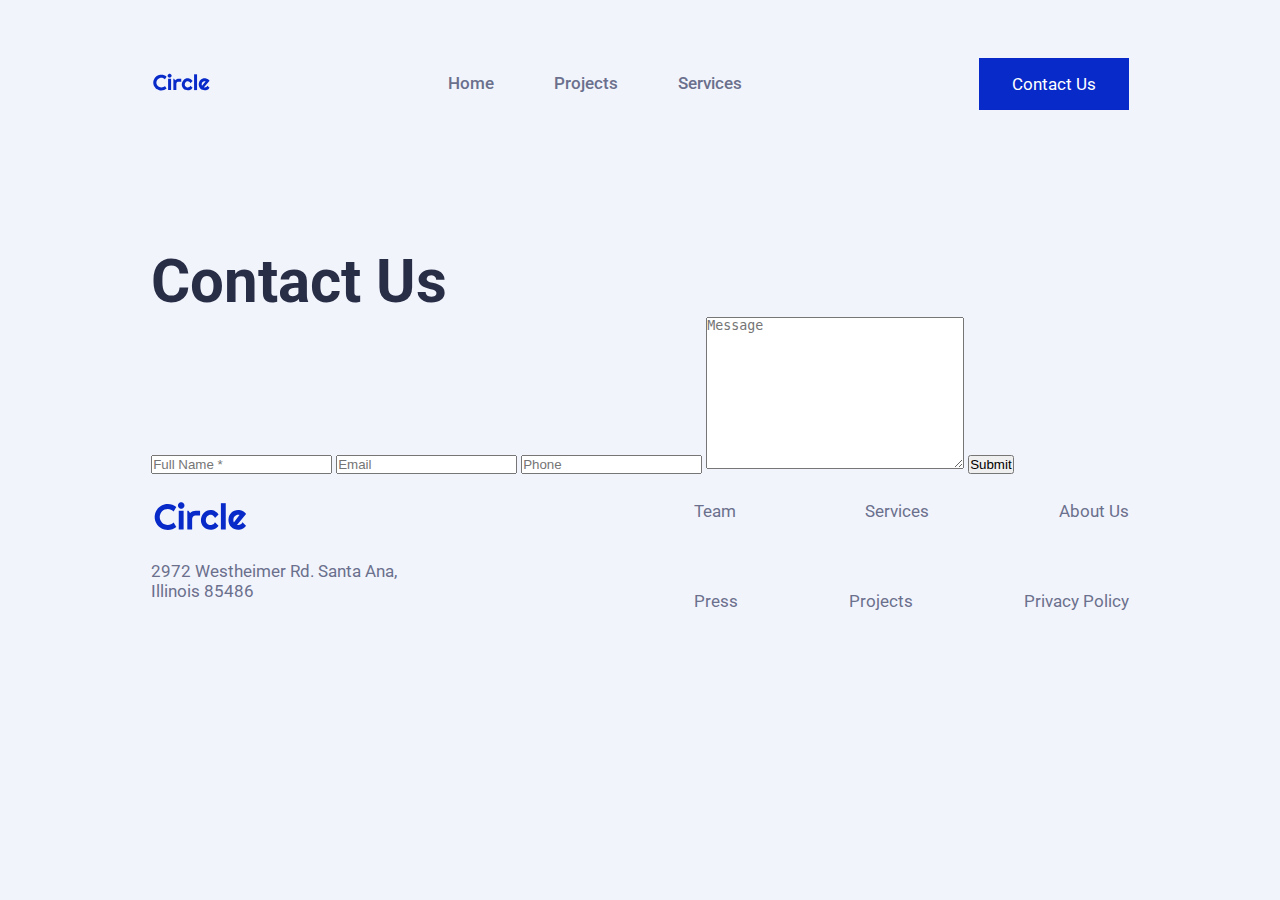
==== pages/contact.html @ 0c24d3cf "initial html for the contact page" ====
<!DOCTYPE html>
<html lang="en">
    <head>
        <meta charset="UTF-8">
        <meta name="viewport" content="width=device-width, initial-scale=1.0">
        <title>Document</title>
        <link rel="stylesheet" href="contact.css">
        <link rel="stylesheet" href="./styles/_colors.css">
        <link rel="stylesheet" href="./styles/_fonts.css">
        <script src="./styles/index.js" defer></script>
    </head>
    <body>
        <header>
            <nav class = "logo">
                <img src="../projectAssets/logos/circle.svg" alt="Logo-circle">
            </nav>
            <nav class = "menu">
                <ul>
                    <li><a href="#">Home</a></li>
                    <li><a href="#">Projects</a></li>
                    <li><a href="#">Services</a></li>
                </ul>
            </nav>
            <div class="hamburger-menu" id="hamburgerMenu">
                <span></span>
                <span></span>
                <span></span>
              </div>
            <button class="contact-button">Contact Us</button>
        </header>
        <section class="contact">
            <h1>Contact Us</h1>
            <form action="">
                <input type="text" placeholder="Full Name *">
                <input type="email" placeholder="Email">
                <input type="number" placeholder="Phone">
                <textarea name="" id="" cols="30" rows="10" placeholder="Message"></textarea>
                <button>Submit</button>
            </form>
        </section>
        <footer class="footer">
            <div class="leftside">
                <img src="../projectAssets/logos/circle.svg" alt="Logo-circle">
                <p>2972 Westheimer Rd. Santa Ana, <br>Illinois 85486</p>
            </div>
            <div class="rightside">
                <ul>
                    <li><a href="#">Team</a></li>
                    <li><a href="#">Services</a></li>
                    <li><a href="#">About Us</a></li>
                    <li><a href="#">Press</a></li>
                    <li><a href="#">Projects</a></li>
                    <li><a href="#">Privacy Policy</a></li>
                </ul>
            </div>
        </footer>
        <script src="contact.js"></script>
    </body>
</html>
---- pages/contact.css ----
/* Margins and pagging reset*/
* {
    margin: 0px;
    padding: 0px;
    box-sizing: border-box;
  }

/* Mobile first */
body {
    background-color: var(--color-background);
    margin: 0px;
    padding: 0px;
  }

  /* Letter types */
  h1 {
    font-family: var(--font-roboto);
    font-weight: var(--font-weight-bold);
    font-size: 24px;
    color: var(--color-titles);
  }
  
  h2 {
    font-family: var(--font-roboto);
    font-weight: var(--font-weight-bold);
    font-size: 20px;
    color: var(--color-titles);
  }
  
  h3 {
    font-family: var(--font-roboto);
    font-weight: var(--font-weight-bold);
    font-size: 18px;
    color: var(--color-titles);
  }
  
  h4 {
    font-family: var(--font-roboto);
    font-weight: var(--font-weight-bold);
    font-size: 16px;
    color: var(--color-titles);
  }

  p {
    font-family: var(--font-roboto);
    font-weight: var(--font-weight-regular);
    font-size: 12px;
    color: var(--color-texts);
  }

  a {
    color: var(--color-bottons);
    font-weight: var(--font-weight-regular);
    font-size: 10px;
    font-family: var(--font-roboto);
  }

/* HEADER*/
header {
    display: flex;
    justify-content: space-between;
    align-items: center;
    padding: 3.61vw 11.81vw 0px 11.81vw; /* 170px / 1440px * 100 */
  }
  
  header .logo {
    width: auto; /* 120 px? Ajusta al tamaño que tenga el logo */
  }
  
  header .menu {
    display: none; /* Oculta el menú en móviles, usaremos un icono de hamburguesa */
  }

  header .menu ul {
    list-style: none;
    padding: 0px;
  }
  
  header .menu ul li {
    margin: 15px 0;
  }
  
  header .menu ul li a {
    text-decoration: none;
  }

  header .menu.active {
    display:block;
  }

  header .contact-button {
    display: none;
  }
  /* Estilos del icono de hamburguesa */
  /* Icono de hamburguesa con tres líneas */
.hamburger-menu {
    display: flex;
    flex-direction: column;
    justify-content: space-around;
    width: 30px;
    height: 25px;
    cursor: pointer;
  }
  
  .hamburger-menu span {
    width: 100%;
    height: 4px;
    background-color: #333; /* Color de las barras */
    border-radius: 5px; /* Esquinas redondeadas para un mejor estilo */
  }

/* CONTACT US */
.contact {
    margin: 9.72vw 0px 0px 0px; /* 140px / 1440px * 100 */
    padding: 0px 11.81vw; /* 170px / 1440px * 100 */
}





 /* FOOTER */
 .footer {
    padding: 10px 10px;
    display: flex;
    justify-content: space-between;
    flex-direction: column;
    align-items: flex-start;
  }
  
  .rightside ul {
    display: flex;
    flex-direction: row;
    flex-wrap: wrap;
    justify-content: flex-start;
    gap: 4px;
    align-items: center;
    li {
      list-style: none;
      height: 15px;
      a {
        text-decoration: none;
        color: var(--color-texts)
      }
  }}
  
  .leftside p {
    font-size: 12px;
    font-style: normal; 
  }


  /* Desktops */

  @media (min-width: 100px) {

    body {
      width: 100vw;
    }
    h1 {
      font-family: var(--font-roboto);
      font-weight: var(--font-weight-bold);
      font-size: var(--h1-font-size);
    }
    
    h2 {
      font-family: var(--font-roboto);
      font-weight: var(--font-weight-bold);
      font-size: var(--h2-font-size);
    }
    
    h3 {
      font-family: var(--font-roboto);
      font-weight: var(--font-weight-bold);
      font-size: var(--h3-font-size);
    }
    
    h4 {
      font-family: var(--font-roboto);
      font-weight: var(--font-weight-bold);
      font-size: var(--h4-font-size);
    }
  
    p {
      font-family: var(--font-roboto);
      font-weight: var(--font-weight-regular);
      font-size: var(--body-hero-font-size);
    }
  
    a {
      color: var(--color-bottons);
      font-weight: var(--font-weight-regular);
      font-size: var(--headline-text-font-size);
      font-family: var(--font-roboto);
    }
  
     
      header {
        height: 122px;
        width: 100vw;
        display: flex;
        justify-content: space-between;
        align-self: center;
        padding: 3.61vw 11.81vw 0px 11.81vw; /* 52px 170px / 1440px * 100 */
        position: relative;
      }
      
      header .logo {
        /* position: absolute;
        left: 11.81vw;  
        top: 86.91px; */
        img {
          width: 60.53px;
          height: 18.46px; 
        }
      }
      
      header .menu {
        display: flex;
        flex-direction: row;
        justify-content: center;
        flex: 2;
      }
  
  
      header .hamburger-menu {
        display: none;
      }
  
      header .menu ul {
        display: flex;
        flex-direction: row;
        gap: 60px;
        width: 295px;
      }
  
      header .menu ul li {
        margin: 0;
        align-self: center;
        height: 22px;
        
       }
  
      header .menu ul li a {
        color: var(--color-texts);
        font-weight: var(--font-weight-medium);
        height: 22px;
      } 
    
      header .contact-button {
        display: flex;
        width: 150px;
        height: 52px;
        border-radius: 0%;
        justify-content: center;
        align-items: center;
        /* position: absolute;
        right: 170.65px;
        top: 70px; */
        font-weight: var(--font-weight-regular);
        font-size: var(--headline-text-font-size);
        font-family: var(--font-roboto);
        background-color: var(--color-bottons);
        color: var(--color-rectangle-service);
        border: none;
      }



       /* FOOTER */
  .footer {
    padding: 2.08vw 11.81vw 6.94vw; /* 30px 170px 100px / 1440px */
    display: flex;
    justify-content: space-between;
    flex-direction: row;
    align-items: flex-start;
    height: 16.80vw; /* 242px / 1440px * 100 */
  }
  
  
  
  .rightside ul {
    display: flex;
    flex-direction: row;
    justify-content: space-between;
    flex-wrap: wrap;
    width: 435px;
    gap:75px;
    align-items: flex-start;
    li {
      list-style: none;
      height: 15px;
      a {
        text-decoration: none;
        color: var(--color-texts)
      }
  }}
  
  .leftside {
    display: flex;
    flex-direction: column;
    justify-content: flex-start;
    align-items: flex-start;
    gap: 30px;
  }
  
  .leftside p {
    font-size: var(--headline-text-font-size);
    font-style: normal; 
  }
   .leftside img {
    width: 98.38px;
    height: 30px;
  }
}
---- pages/styles/_colors.css ----
/*
Colors:

Accent: 43D2FF
Primary/Default: 072AC8
Primary/Hover: A2D6F9
Primary/tapped: D1EDFF
Neutral-dark: 292E47
Neutral-medium: 6B708D
Neutral-light: F2F4FC
Neutral-lightBlue: ECF7FF
Secondary/1: FFC6DD

In the following way you can call the colors in your CSS file: 
And also in the html file with: background-color: var(--color-primary-default);
*/
:root {
    --color-accent: #43D2FF;
    --color-bottons: #072AC8;
    --color-client1: #A2D6F9;
    --color-primary-tapped: #D1EDFF;
    --color-neutral-dark: #292E47;
    --color-neutral-medium: #6B708D;
    --color-background: #F2F4FC;
    --color-neutral-lightBlue: #ECF7FF;
    --color-yellow-questions: #FFC600;
    --color-secondary-1: #FFC6DD;
    --color-titles: #292E47;
    --color-texts: #6B708D;
    --color-text-white: #F4F6FC;
    --color-rectangle-service: #FFFFFF;
    --color-botton-letters-dark: #6B708D;
}
---- pages/styles/_fonts.css ----
/* fonts: 
h1: roboto Bold 60 
h2: roboto Bold 50
h3: roboto Bold 40
h4: roboto Bold 24

body-intro: roboto Medium 22
body-intro 2: Roboto Regular 20

headline-text: roboto Regular 17
Headline-text 2; roboto medium 17
caption 1 : roboto Regular 15
caption 2: roboto Medium 13
*/

/* variables.css */
@import url('https://fonts.googleapis.com/css2?family=Roboto:wght@400;500;700&display=swap');

:root {
  --font-roboto: 'Roboto', sans-serif;
  --font-weight-bold: 700;
  --font-weight-medium: 500;
  --font-weight-regular: 400;

  --h1-font-size: 3.75rem;
  --h2-font-size: 3.125rem;
  --h3-font-size: 2.5rem;
  --h4-font-size: 1.5rem; /* 24px */
  --body-intro-font-size: 1.375rem; /* 22px */
  --body-hero-font-size: 1.25rem; /* 20px */
  --headline-text-font-size: 1.0625rem; /* 17px */
  --caption-1-font-size: 0.9375rem; /* 15px */
  --caption-2-font-size: 0.8125rem; /* 13px */
}

/* h1 {
  font-family: var(--font-roboto);
  font-weight: var(--font-weight-bold);
  font-size: var(--h1-font-size);
}

h2 {
  font-family: var(--font-roboto);
  font-weight: var(--font-weight-bold);
  font-size: var(--h2-font-size);
}

h3 {
  font-family: var(--font-roboto);
  font-weight: var(--font-weight-bold);
  font-size: var(--h3-font-size);
}

h4 {
  font-family: var(--font-roboto);
  font-weight: var(--font-weight-bold);
  font-size: var(--h4-font-size);
}

.body-intro {
  font-family: var(--font-roboto);
  font-weight: var(--font-weight-medium);
  font-size: var(--body-intro-font-size);
}

.body-intro-2 {
  font-family: var(--font-roboto);
  font-weight: var(--font-weight-regular);
  font-size: var(--body-intro-2-font-size);
}

.headline-text {
  font-family: var(--font-roboto);
  font-weight: var(--font-weight-regular);
  font-size: var(--headline-text-font-size);
}

.headline-text-2 {
  font-family: var(--font-roboto);
  font-weight: var(--font-weight-medium);
  font-size: var(--headline-text-font-size);
}

.caption-1 {
  font-family: var(--font-roboto);
  font-weight: var(--font-weight-regular);
  font-size: var(--caption-1-font-size);
}

.caption-2 {
  font-family: var(--font-roboto);
  font-weight: var(--font-weight-medium);
  font-size: var(--caption-2-font-size);
} */
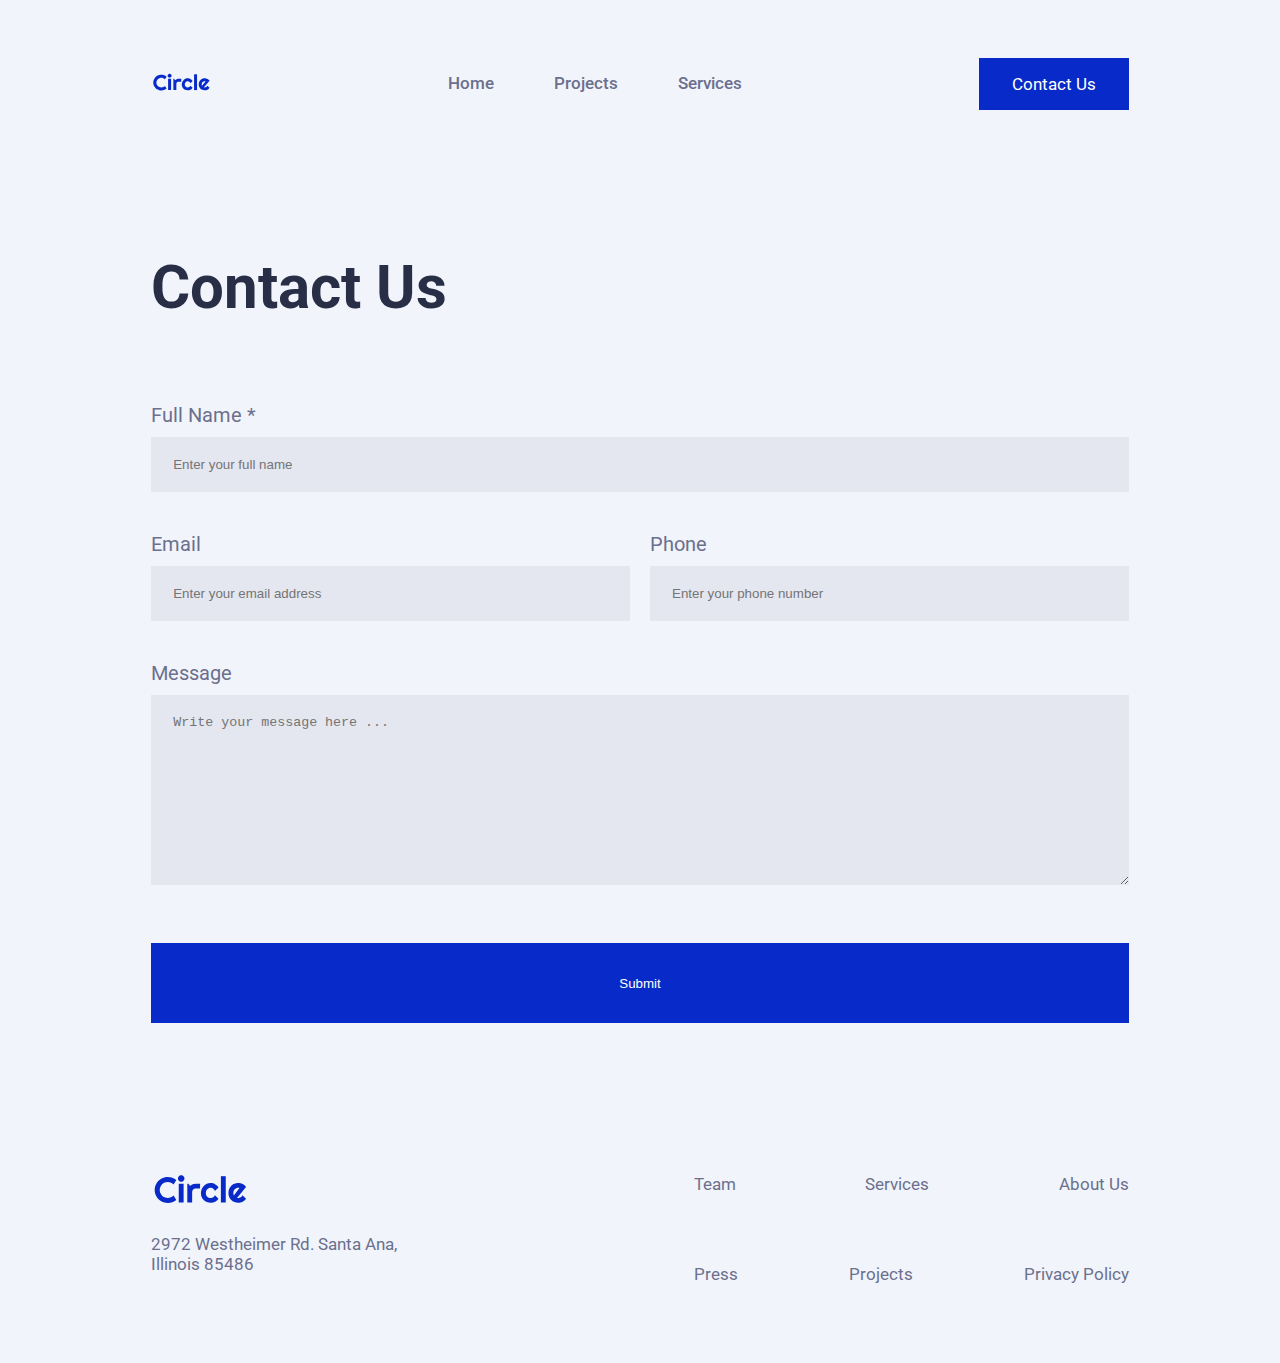
==== commit 6cd1ea84: "contactPage done" ====
--- a/pages/contact.html
+++ b/pages/contact.html
@@ -31,10 +31,20 @@
         <section class="contact">
             <h1>Contact Us</h1>
             <form action="">
-                <input type="text" placeholder="Full Name *">
-                <input type="email" placeholder="Email">
-                <input type="number" placeholder="Phone">
-                <textarea name="" id="" cols="30" rows="10" placeholder="Message"></textarea>
+                <p>Full Name *</p>
+                <input type="text" placeholder="Enter your full name">
+                <div class="row">
+                    <div class="field">
+                        <p>Email</p>
+                        <input type="email" placeholder="Enter your email address">
+                    </div>
+                    <div class="field">
+                        <p>Phone</p>
+                        <input type="number" placeholder="Enter your phone number">
+                    </div>
+                </div>
+                <p>Message</p>
+                <textarea name="" id="" cols="30" rows="10" placeholder="Write your message here ..."></textarea><br>
                 <button>Submit</button>
             </form>
         </section>
--- a/pages/contact.css
+++ b/pages/contact.css
@@ -111,12 +111,51 @@
 
 /* CONTACT US */
 .contact {
-    margin: 9.72vw 0px 0px 0px; /* 140px / 1440px * 100 */
+    margin: 9.72vw 0px 9.72vw 0px; /* 140px / 1440px * 100 */
     padding: 0px 11.81vw; /* 170px / 1440px * 100 */
 }
 
-
-
+.contact h1 {
+  margin: 0px 0px 0px 0px; /* 30px / 1440px * 100 */
+  padding: 6px 0px 80px 0px;
+}
+
+.contact p {
+  color: var(--color-texts);
+  font-size: var(--body-hero-font-size);
+}
+
+form input, form textarea {
+  width: 100%;
+  display: flex;
+  flex-direction: column;
+  gap: 10px;
+  border:none;
+  background-color: #6B708D1A;
+  padding: 20px 22px;
+  margin: 10px 0px 40px 0px;
+}
+
+.contact form .row {
+  display: flex;
+  gap: 20px; /* Adds space between the two fields */
+}
+
+.contact form .field {
+  flex: 1; /* Ensures both fields take up equal width */
+}
+
+button {
+    background-color: var(--color-bottons); /* Ajusta el color principal del botón */
+    color: var(--color-rectangle-service);
+    border: none;
+    border-radius: 0px;
+    height: 80px;
+    width: 100%; /* Los botones ocupan todo el ancho en móviles */
+}
+button:hover {
+  background-color: #072AC89A; /* Optional: Darker green hover effect */
+}
 
 
  /* FOOTER */
@@ -265,6 +304,9 @@
         border: none;
       }
 
+      header .contact-button:hover {
+        background-color: #072AC89A;
+      }
 
 
        /* FOOTER */
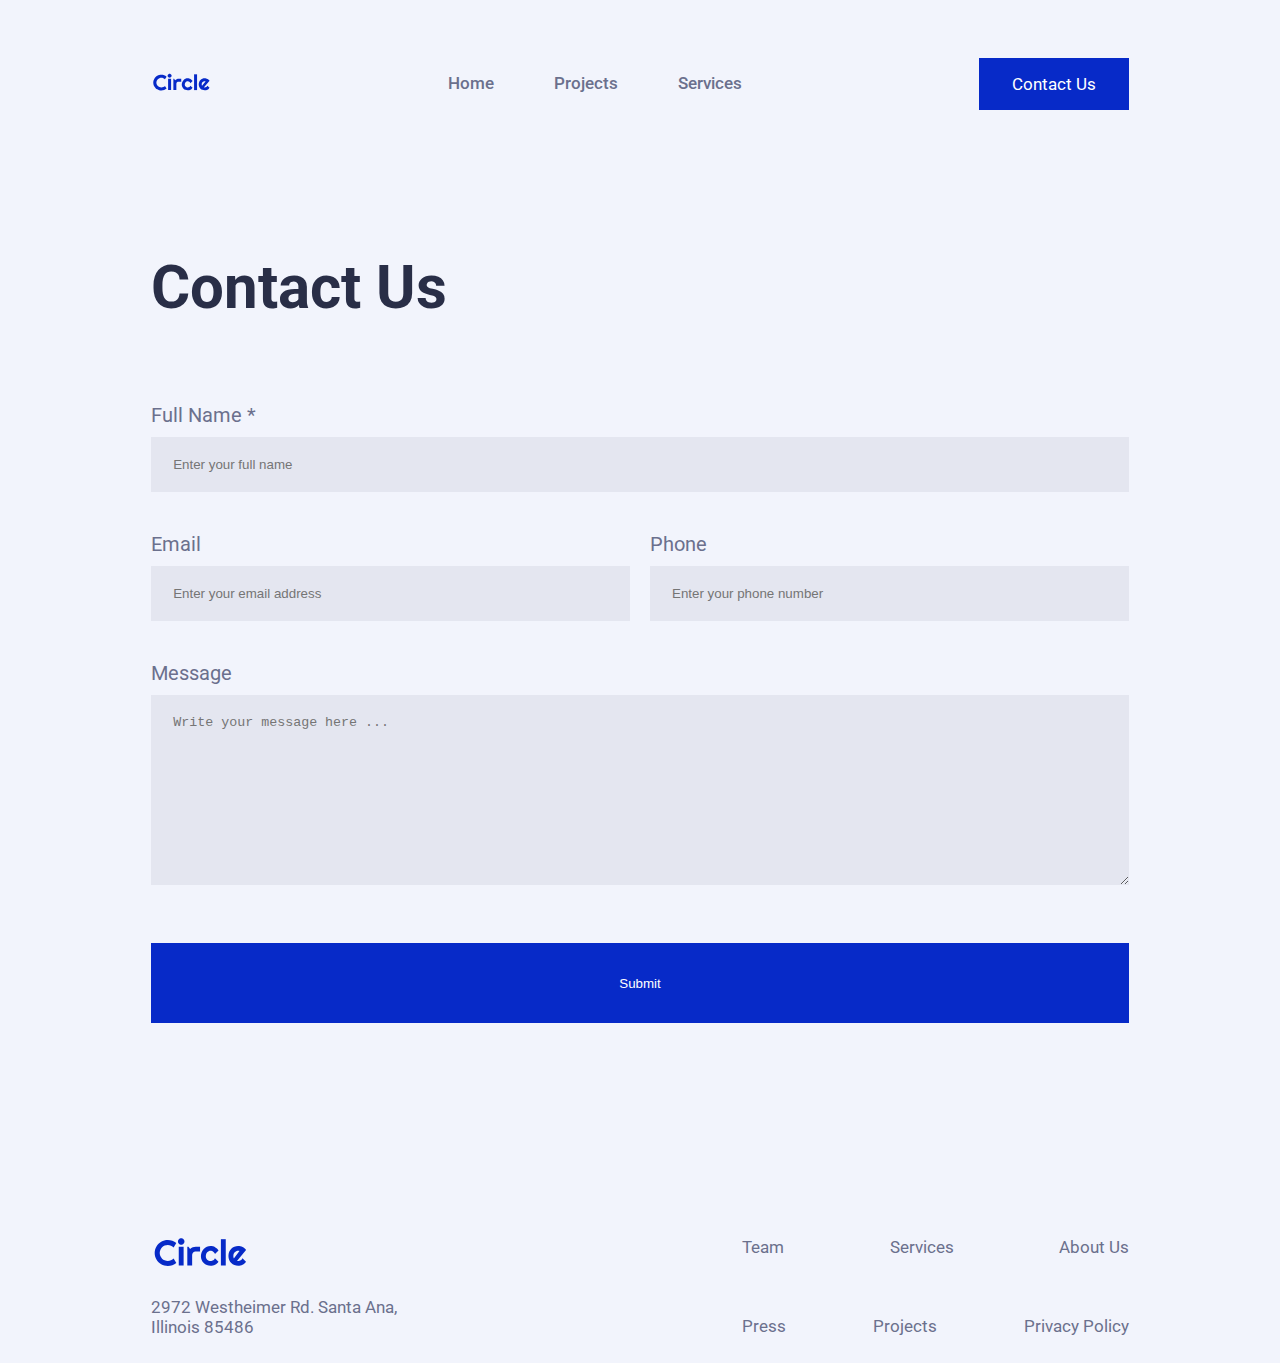
==== commit b149de07: "all css and html done" ====
--- a/pages/contact.html
+++ b/pages/contact.html
@@ -14,18 +14,20 @@
             <nav class = "logo">
                 <img src="../projectAssets/logos/circle.svg" alt="Logo-circle">
             </nav>
-            <nav class = "menu">
-                <ul>
-                    <li><a href="#">Home</a></li>
-                    <li><a href="#">Projects</a></li>
-                    <li><a href="#">Services</a></li>
-                </ul>
+            <nav class="nav-container">
+                <div class = "menu">
+                    <ul>
+                        <li><a href="#">Home</a></li>
+                        <li><a href="#">Projects</a></li>
+                        <li><a href="#">Services</a></li>
+                    </ul>
+                </div>
+                <div class="hamburger-menu" id="hamburgerMenu">
+                    <span></span>
+                    <span></span>
+                    <span></span>
+                </div>
             </nav>
-            <div class="hamburger-menu" id="hamburgerMenu">
-                <span></span>
-                <span></span>
-                <span></span>
-              </div>
             <button class="contact-button">Contact Us</button>
         </header>
         <section class="contact">
@@ -54,10 +56,12 @@
                 <p>2972 Westheimer Rd. Santa Ana, <br>Illinois 85486</p>
             </div>
             <div class="rightside">
-                <ul>
+                <ul class="raw">
                     <li><a href="#">Team</a></li>
                     <li><a href="#">Services</a></li>
                     <li><a href="#">About Us</a></li>
+                </ul>
+                <ul class="raw">
                     <li><a href="#">Press</a></li>
                     <li><a href="#">Projects</a></li>
                     <li><a href="#">Privacy Policy</a></li>
--- a/pages/contact.css
+++ b/pages/contact.css
@@ -1,113 +1,120 @@
 /* Margins and pagging reset*/
 * {
-    margin: 0px;
-    padding: 0px;
-    box-sizing: border-box;
-  }
-
-/* Mobile first */
+  margin: 0px;
+  padding: 0px;
+  box-sizing: border-box;
+}
+
+/* MOBILE FIRST */
 body {
-    background-color: var(--color-background);
-    margin: 0px;
-    padding: 0px;
-  }
-
-  /* Letter types */
-  h1 {
-    font-family: var(--font-roboto);
-    font-weight: var(--font-weight-bold);
-    font-size: 24px;
-    color: var(--color-titles);
-  }
-  
-  h2 {
-    font-family: var(--font-roboto);
-    font-weight: var(--font-weight-bold);
-    font-size: 20px;
-    color: var(--color-titles);
-  }
-  
-  h3 {
-    font-family: var(--font-roboto);
-    font-weight: var(--font-weight-bold);
-    font-size: 18px;
-    color: var(--color-titles);
-  }
-  
-  h4 {
-    font-family: var(--font-roboto);
-    font-weight: var(--font-weight-bold);
-    font-size: 16px;
-    color: var(--color-titles);
-  }
-
-  p {
-    font-family: var(--font-roboto);
-    font-weight: var(--font-weight-regular);
-    font-size: 12px;
-    color: var(--color-texts);
-  }
-
-  a {
-    color: var(--color-bottons);
-    font-weight: var(--font-weight-regular);
-    font-size: 10px;
-    font-family: var(--font-roboto);
-  }
+  background-color: var(--color-background);
+  margin: 0px;
+  padding: 0px;
+  width: 100vw;
+}
+
+/* Letter types */
+h1 {
+  font-family: var(--font-roboto);
+  font-weight: var(--font-weight-bold);
+  font-size: 24px;
+  color: var(--color-titles);
+}
+
+h2 {
+  font-family: var(--font-roboto);
+  font-weight: var(--font-weight-bold);
+  font-size: 20px;
+  color: var(--color-titles);
+}
+
+h3 {
+  font-family: var(--font-roboto);
+  font-weight: var(--font-weight-bold);
+  font-size: 18px;
+  color: var(--color-titles);
+}
+
+h4 {
+  font-family: var(--font-roboto);
+  font-weight: var(--font-weight-bold);
+  font-size: 16px;
+  color: var(--color-titles);
+}
+
+p {
+  font-family: var(--font-roboto);
+  font-weight: var(--font-weight-regular);
+  font-size: 12px;
+  color: var(--color-texts);
+}
+
+a {
+  color: var(--color-bottons);
+  font-weight: var(--font-weight-regular);
+  font-size: 10px;
+  font-family: var(--font-roboto);
+}
 
 /* HEADER*/
 header {
-    display: flex;
-    justify-content: space-between;
-    align-items: center;
-    padding: 3.61vw 11.81vw 0px 11.81vw; /* 170px / 1440px * 100 */
-  }
-  
-  header .logo {
-    width: auto; /* 120 px? Ajusta al tamaño que tenga el logo */
-  }
-  
-  header .menu {
-    display: none; /* Oculta el menú en móviles, usaremos un icono de hamburguesa */
-  }
-
-  header .menu ul {
-    list-style: none;
-    padding: 0px;
-  }
-  
-  header .menu ul li {
-    margin: 15px 0;
-  }
-  
-  header .menu ul li a {
-    text-decoration: none;
-  }
-
-  header .menu.active {
-    display:block;
-  }
-
-  header .contact-button {
-    display: none;
-  }
-  /* Estilos del icono de hamburguesa */
-  /* Icono de hamburguesa con tres líneas */
+  display: flex;
+  justify-content: space-between;
+  align-items: center;
+  padding: 3.61vw 11.81vw 0px 11.81vw; /* 170px / 1440px * 100 */
+  width: 100vw;
+}
+
+header .logo {
+  width: auto; 
+}
+
+header .menu {
+  display: none; /* Oculta el menú en móviles */
+  position: fixed;
+  top: 30px; 
+  right: 10vw; 
+  background-color: #fff; 
+  padding: 10px; 
+}
+
+header .menu ul {
+  list-style: none;
+  padding: 0px;
+}
+
+header .menu ul li {
+  margin: 15px 0;
+}
+
+header .menu ul li a {
+  text-decoration: none;
+}
+
+header .menu.active { 
+  display:block;
+}
+
+header .contact-button {
+  display: none;
+}
+
+/* Menu con icono de hamburguesa */
 .hamburger-menu {
-    display: flex;
-    flex-direction: column;
-    justify-content: space-around;
-    width: 30px;
-    height: 25px;
-    cursor: pointer;
-  }
-  
-  .hamburger-menu span {
-    width: 100%;
-    height: 4px;
-    background-color: #333; /* Color de las barras */
-    border-radius: 5px; /* Esquinas redondeadas para un mejor estilo */
-  }
+  display: flex;
+  flex-direction: column;
+  justify-content: space-around;
+  width: 30px;
+  height: 25px;
+  cursor: pointer;
+}
+
+.hamburger-menu span {
+  width: 100%;
+  height: 4px;
+  background-color: #333; /* Color de las barras */
+  border-radius: 5px; /* Esquinas redondeadas para un mejor estilo */
+}
 
 /* CONTACT US */
 .contact {
@@ -138,7 +145,8 @@
 
 .contact form .row {
   display: flex;
-  gap: 20px; /* Adds space between the two fields */
+  flex-direction: column;
+  gap: 10px; /* Adds space between the two fields */
 }
 
 .contact form .field {
@@ -157,193 +165,237 @@
   background-color: #072AC89A; /* Optional: Darker green hover effect */
 }
 
-
  /* FOOTER */
- .footer {
-    padding: 10px 10px;
+.footer {
+  padding: 3.61vw 11.81vw;
+  display: flex;
+  justify-content: center;
+  flex-direction: column;
+  align-items: flex-start;
+}
+
+.rightside {
+  display: flex;
+  flex-direction: column;
+  justify-content: flex-start;
+  flex-wrap: nowrap;
+  width: 100vw;
+  height: 7.78vw; /* 112px / 1440px * 100 */
+  align-items: flex-start;
+}
+
+.raw {
+  display: flex;
+  flex-direction: row;
+  justify-content: space-between;
+  flex-wrap: wrap;
+  gap: 10px;
+  li {
+    list-style: none;
+    a {
+      text-decoration: none;
+      color: var(--color-texts)
+    }
+  }
+}
+
+.leftside p {
+  font-size: 12px;
+  font-style: normal; 
+}
+
+
+/* TABLETS */
+@media (min-width: 500px) {
+  body {
+    font-size: 16px;
+  }
+
+  h1 {
+    font-size: 40px;
+  }
+  
+  h2 {
+    font-size: 30px;
+  }
+  
+  h3 {
+    font-size: 25px;
+  }
+  
+  h4 {
+    font-size: 20px;
+  }
+
+  p {
+    font-size: 16px;
+  }
+
+  a {
+    font-size: 12px;
+  }
+
+  /* HEADER */
+  header .menu {
+    top: 55px;
+    right: 11vw;
+  }  
+
+  /* CONTACT US */
+  .contact form .row {
+    display: flex;
+    flex-direction: row;
+    gap: 20px; /* Adds space between the two fields */
+  }
+
+
+  /* FOOTER */
+  .footer {
+    padding: 2.08vw 11.81vw; /* 30px 170px 100px / 1440px */
     display: flex;
     justify-content: space-between;
-    flex-direction: column;
-    align-items: flex-start;
-  }
-  
-  .rightside ul {
-    display: flex;
     flex-direction: row;
-    flex-wrap: wrap;
-    justify-content: flex-start;
-    gap: 4px;
-    align-items: center;
-    li {
-      list-style: none;
-      height: 15px;
-      a {
-        text-decoration: none;
-        color: var(--color-texts)
-      }
-  }}
-  
-  .leftside p {
-    font-size: 12px;
-    font-style: normal; 
-  }
-
-
-  /* Desktops */
-
-  @media (min-width: 100px) {
-
-    body {
-      width: 100vw;
-    }
-    h1 {
-      font-family: var(--font-roboto);
-      font-weight: var(--font-weight-bold);
-      font-size: var(--h1-font-size);
+    align-items: flex-end;
+    height: 16.80vw; /* 242px / 1440px * 100 */
+    margin: 0px;
+    width: 100vw;
+  }
+
+  .rightside {
+    align-items: flex-end;
+  }
+
+  .raw {
+    width: 40.20vw;
+  }
+  
+}
+
+
+/* DESKTOPS */
+@media (min-width: 1000px) {
+
+  body {
+    width: 100vw;
+  }
+  h1 {
+    font-size: var(--h1-font-size);
     }
     
-    h2 {
-      font-family: var(--font-roboto);
-      font-weight: var(--font-weight-bold);
-      font-size: var(--h2-font-size);
+  h2 {
+    font-size: var(--h2-font-size);
+  }
+    
+  h3 {
+    font-size: var(--h3-font-size);
+  }
+    
+  h4 {
+    font-size: var(--h4-font-size);
+  }
+  
+  p {
+    font-size: var(--body-hero-font-size);
+  }
+  
+  a {
+    color: var(--color-bottons);
+    font-weight: var(--font-weight-regular);
+    font-size: var(--headline-text-font-size);
+    font-family: var(--font-roboto);
+  }
+
+  /* HEADER */
+     
+  header {
+    height: 122px;
+    width: 100vw;
+    display: flex;
+    justify-content: space-between;
+    align-self: center;
+    position: relative;
+  }    
+      
+  header .logo {
+    img {
+      width: 60.53px;
+      height: 18.46px; 
     }
+  }
+      
+  header .menu {
+    display: flex;
+    flex-direction: row;
+    justify-content: center;
+    flex: 2;
+    background-color: var(--color-background);
+    position: static;
+  }
+  
+  
+  header .hamburger-menu {
+    display: none;
+  }
+
+  header .menu ul {
+    display: flex;
+    flex-direction: row;
+    gap: 60px;
+    width: 295px;
+  }
+
+  header .menu ul li {
+    margin: 0;
+    align-self: center;
+    height: 22px;
+  }
+
+  header .menu ul li a {
+    color: var(--color-texts);
+    font-weight: var(--font-weight-medium);
+    height: 22px;
+  } 
+
+  header .contact-button {
+    display: flex;
+    width: 150px;
+    height: 52px;
+    border-radius: 0%;
+    justify-content: center;
+    align-items: center;
+    font-weight: var(--font-weight-regular);
+    font-size: var(--headline-text-font-size);
+    font-family: var(--font-roboto);
+    background-color: var(--color-bottons);
+    color: var(--color-rectangle-service);
+    border: none;
+  }
+
+  header .contact-button:hover {
+    background-color: #072AC89A;
+  }
+
+  /* FOOTER */
+  .rightside {
+    align-items: flex-end;
+    justify-content: space-between;
+  }
+
+  .raw {
+    width: 30.21vw;
+    justify-content: space-between;
     
-    h3 {
-      font-family: var(--font-roboto);
-      font-weight: var(--font-weight-bold);
-      font-size: var(--h3-font-size);
-    }
-    
-    h4 {
-      font-family: var(--font-roboto);
-      font-weight: var(--font-weight-bold);
-      font-size: var(--h4-font-size);
-    }
-  
-    p {
-      font-family: var(--font-roboto);
-      font-weight: var(--font-weight-regular);
-      font-size: var(--body-hero-font-size);
-    }
-  
-    a {
-      color: var(--color-bottons);
-      font-weight: var(--font-weight-regular);
-      font-size: var(--headline-text-font-size);
-      font-family: var(--font-roboto);
-    }
-  
-     
-      header {
-        height: 122px;
-        width: 100vw;
-        display: flex;
-        justify-content: space-between;
-        align-self: center;
-        padding: 3.61vw 11.81vw 0px 11.81vw; /* 52px 170px / 1440px * 100 */
-        position: relative;
-      }
-      
-      header .logo {
-        /* position: absolute;
-        left: 11.81vw;  
-        top: 86.91px; */
-        img {
-          width: 60.53px;
-          height: 18.46px; 
-        }
-      }
-      
-      header .menu {
-        display: flex;
-        flex-direction: row;
-        justify-content: center;
-        flex: 2;
-      }
-  
-  
-      header .hamburger-menu {
-        display: none;
-      }
-  
-      header .menu ul {
-        display: flex;
-        flex-direction: row;
-        gap: 60px;
-        width: 295px;
-      }
-  
-      header .menu ul li {
-        margin: 0;
-        align-self: center;
-        height: 22px;
-        
-       }
-  
-      header .menu ul li a {
-        color: var(--color-texts);
-        font-weight: var(--font-weight-medium);
-        height: 22px;
-      } 
-    
-      header .contact-button {
-        display: flex;
-        width: 150px;
-        height: 52px;
-        border-radius: 0%;
-        justify-content: center;
-        align-items: center;
-        /* position: absolute;
-        right: 170.65px;
-        top: 70px; */
-        font-weight: var(--font-weight-regular);
-        font-size: var(--headline-text-font-size);
-        font-family: var(--font-roboto);
-        background-color: var(--color-bottons);
-        color: var(--color-rectangle-service);
-        border: none;
-      }
-
-      header .contact-button:hover {
-        background-color: #072AC89A;
-      }
-
-
-       /* FOOTER */
-  .footer {
-    padding: 2.08vw 11.81vw 6.94vw; /* 30px 170px 100px / 1440px */
-    display: flex;
+  }
+  
+  .leftside {
+    display: flex;
+    flex-direction: column;
     justify-content: space-between;
-    flex-direction: row;
-    align-items: flex-start;
-    height: 16.80vw; /* 242px / 1440px * 100 */
-  }
-  
-  
-  
-  .rightside ul {
-    display: flex;
-    flex-direction: row;
-    justify-content: space-between;
-    flex-wrap: wrap;
-    width: 435px;
-    gap:75px;
-    align-items: flex-start;
-    li {
-      list-style: none;
-      height: 15px;
-      a {
-        text-decoration: none;
-        color: var(--color-texts)
-      }
-  }}
-  
-  .leftside {
-    display: flex;
-    flex-direction: column;
-    justify-content: flex-start;
     align-items: flex-start;
     gap: 30px;
+    width: 30.21vw;
+    min-width: 350px;
+    height: 7.78vw; /* 112px / 1440px * 100 */
   }
   
   .leftside p {
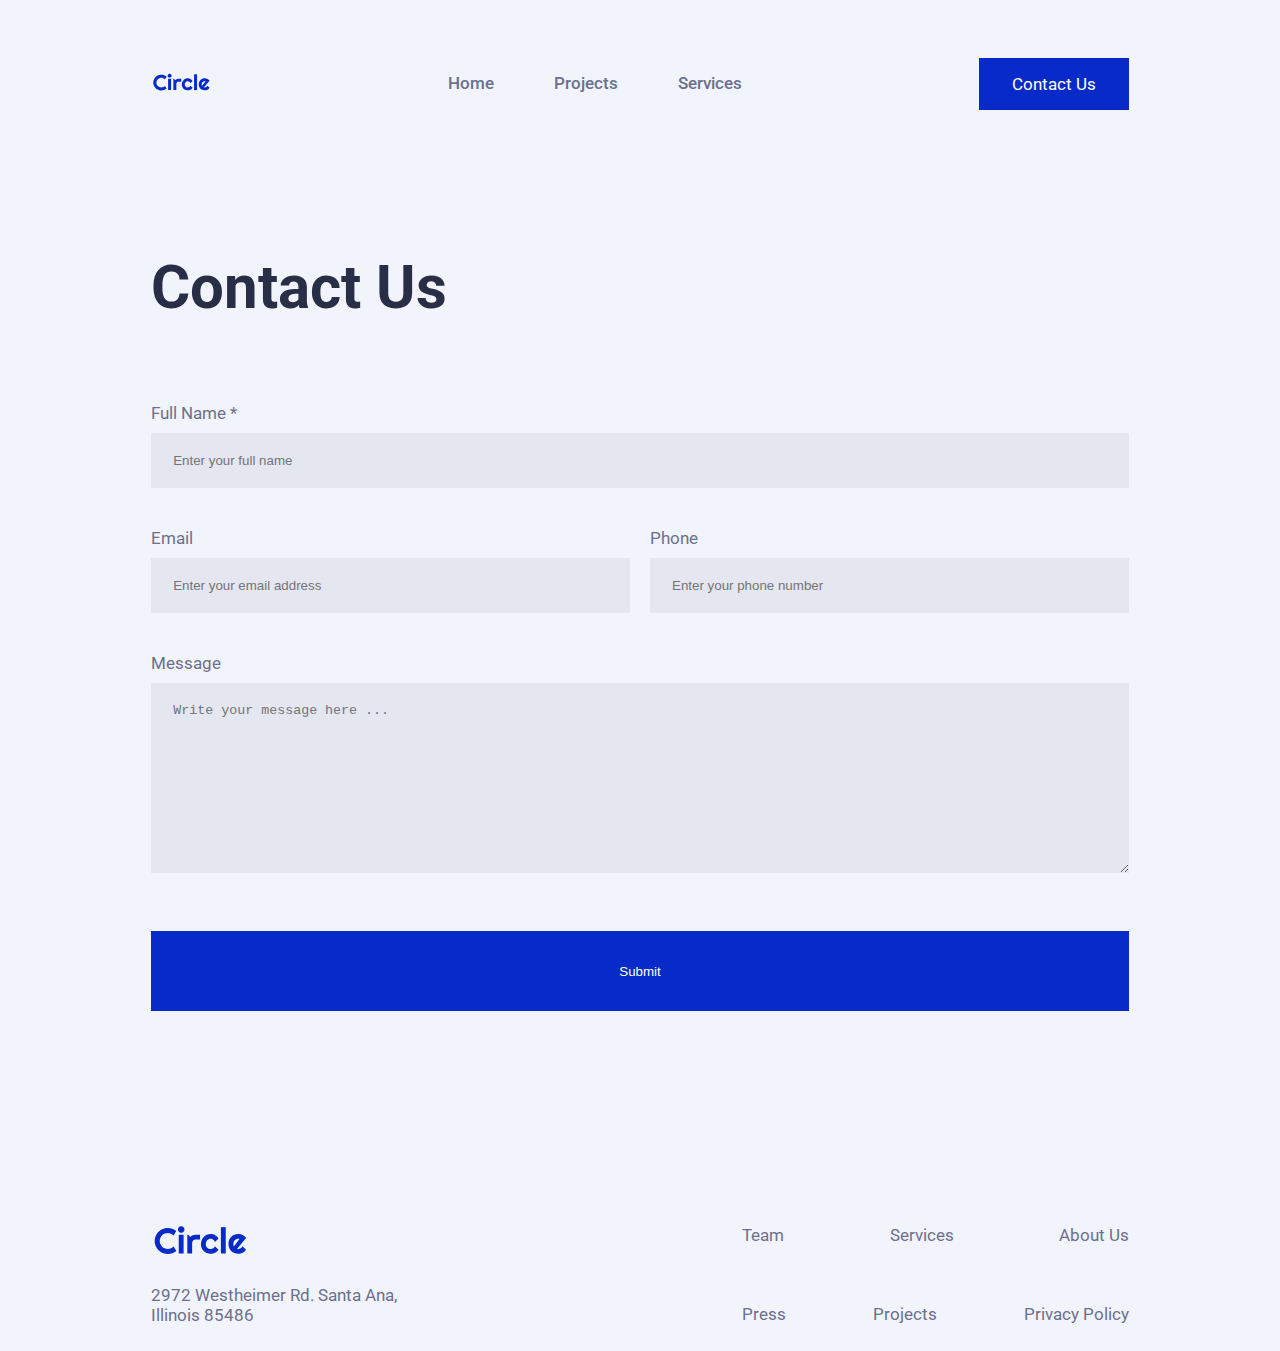
==== commit eac9b605: "json nightmare" ====
--- a/pages/contact.html
+++ b/pages/contact.html
@@ -17,9 +17,9 @@
             <nav class="nav-container">
                 <div class = "menu">
                     <ul>
-                        <li><a href="#">Home</a></li>
-                        <li><a href="#">Projects</a></li>
-                        <li><a href="#">Services</a></li>
+                        <li><a id="homeLink" href="#">Home</a></li>
+                        <li><a id="goToProjects" href="#">Projects</a></li>
+                        <li><a id="goToServices" href="#">Services</a></li>
                     </ul>
                 </div>
                 <div class="hamburger-menu" id="hamburgerMenu">
@@ -28,26 +28,29 @@
                     <span></span>
                 </div>
             </nav>
-            <button class="contact-button">Contact Us</button>
+            <button class="contact-button" id="contactButton">Contact Us</button>
         </header>
-        <section class="contact">
+        <section class="contact" id="contactUs">
             <h1>Contact Us</h1>
-            <form action="">
-                <p>Full Name *</p>
-                <input type="text" placeholder="Enter your full name">
+            <form action="" id="myForm">
+                <label for="fullName">Full Name *</label>
+                <input type="text" id="fullName" placeholder="Enter your full name" required>
+              
                 <div class="row">
-                    <div class="field">
-                        <p>Email</p>
-                        <input type="email" placeholder="Enter your email address">
-                    </div>
-                    <div class="field">
-                        <p>Phone</p>
-                        <input type="number" placeholder="Enter your phone number">
-                    </div>
+                  <div class="field">
+                    <label for="email">Email</label>
+                    <input id="email" type="email" placeholder="Enter your email address" required>
+                  </div>
+                  <div class="field">
+                    <label for="phone">Phone</label>
+                    <input id="phone" type="tel" placeholder="Enter your phone number" required pattern="[0-9]{10}">
+                  </div>
                 </div>
-                <p>Message</p>
-                <textarea name="" id="" cols="30" rows="10" placeholder="Write your message here ..."></textarea><br>
-                <button>Submit</button>
+              
+                <label for="message">Message</label>
+                <textarea id="message" cols="30" rows="10" placeholder="Write your message here ..."></textarea><br>
+              
+                <button type="submit" id="submit">Submit</button>
             </form>
         </section>
         <footer class="footer">
@@ -57,14 +60,14 @@
             </div>
             <div class="rightside">
                 <ul class="raw">
-                    <li><a href="#">Team</a></li>
-                    <li><a href="#">Services</a></li>
+                    <li><a id="error" href="#">Team</a></li>
+                    <li><a id="goToServices" href="#">Services</a></li>
                     <li><a href="#">About Us</a></li>
                 </ul>
                 <ul class="raw">
-                    <li><a href="#">Press</a></li>
-                    <li><a href="#">Projects</a></li>
-                    <li><a href="#">Privacy Policy</a></li>
+                    <li><a id="error" href="#">Press</a></li>
+                    <li><a id="goToProjects" href="#">Projects</a></li>
+                    <li><a id="error" href="#">Privacy Policy</a></li>
                 </ul>
             </div>
         </footer>
--- a/pages/contact.css
+++ b/pages/contact.css
@@ -127,9 +127,10 @@
   padding: 6px 0px 80px 0px;
 }
 
-.contact p {
+label {
+  font-family: var(--font-roboto);
   color: var(--color-texts);
-  font-size: var(--body-hero-font-size);
+  font-size: var(--headline-text-font-size);
 }
 
 form input, form textarea {
@@ -273,7 +274,7 @@
 
 
 /* DESKTOPS */
-@media (min-width: 1000px) {
+@media (min-width: 1100px) {
 
   body {
     width: 100vw;
